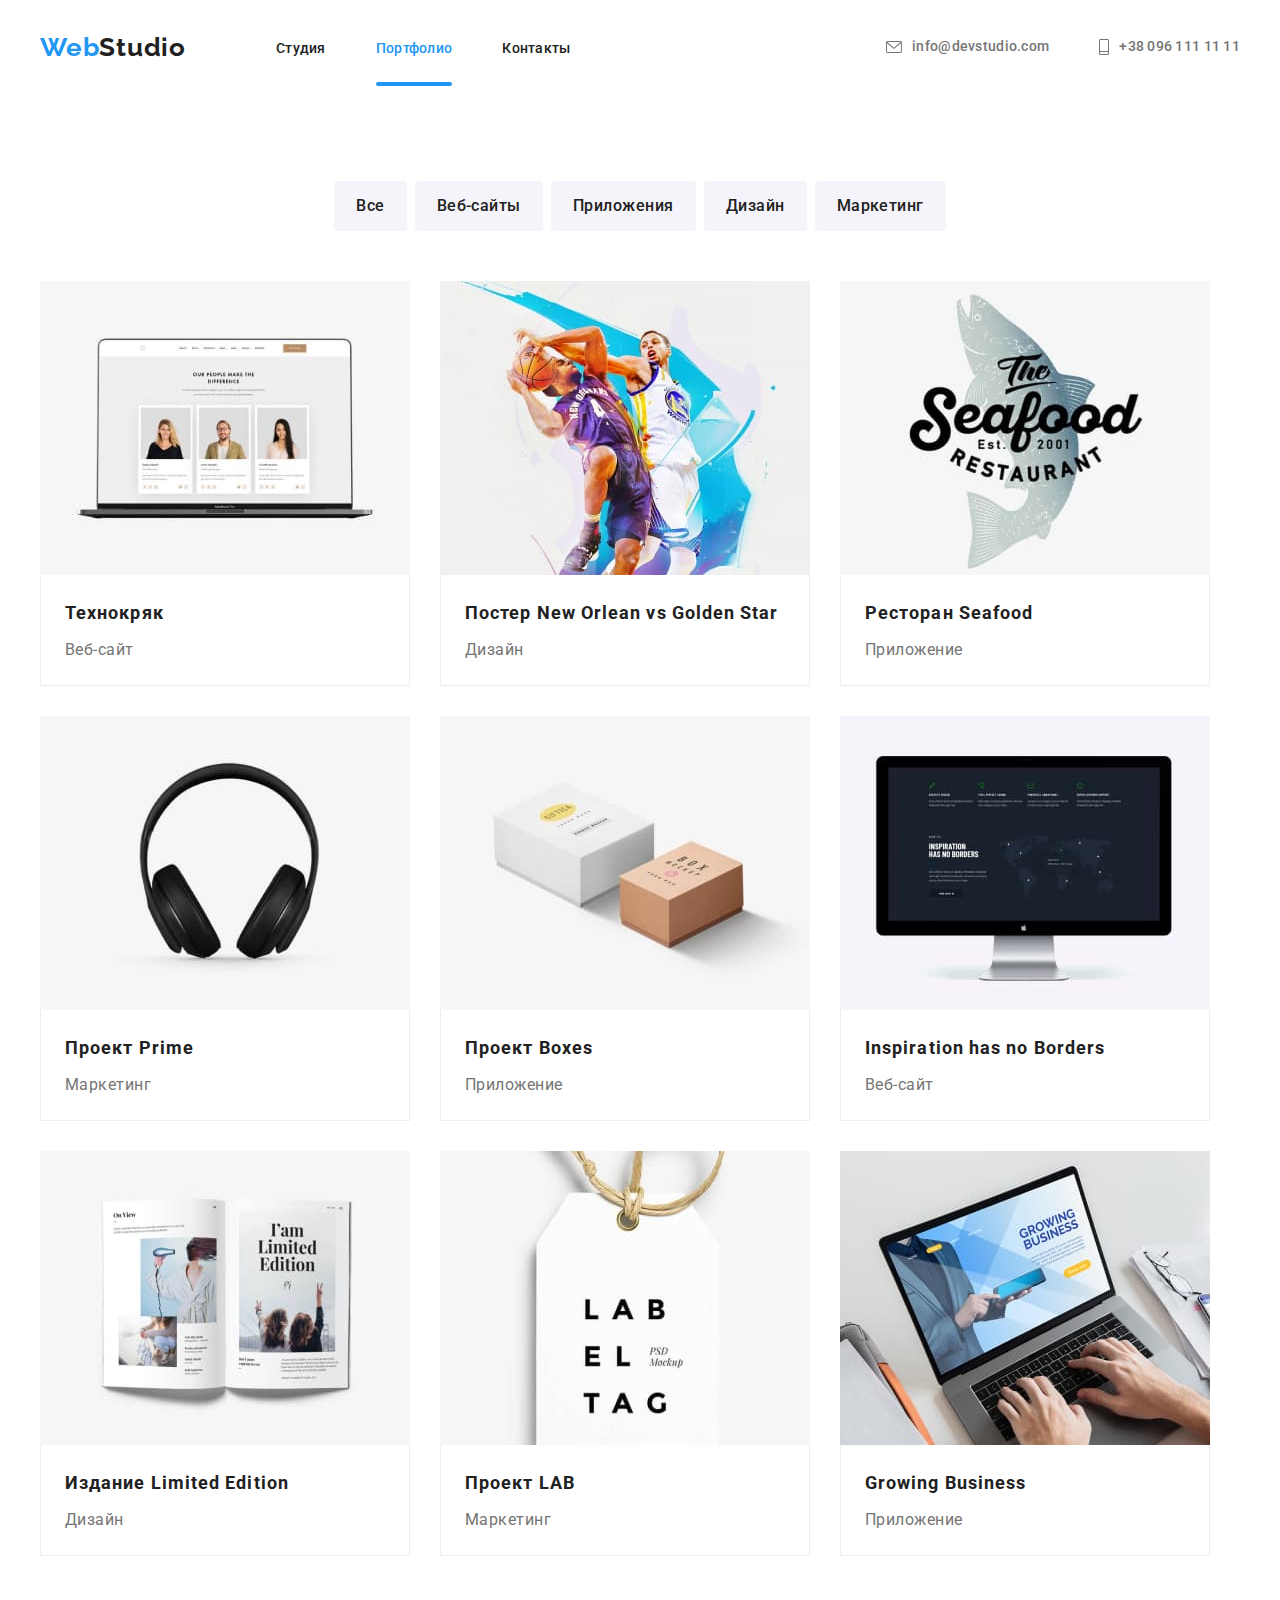
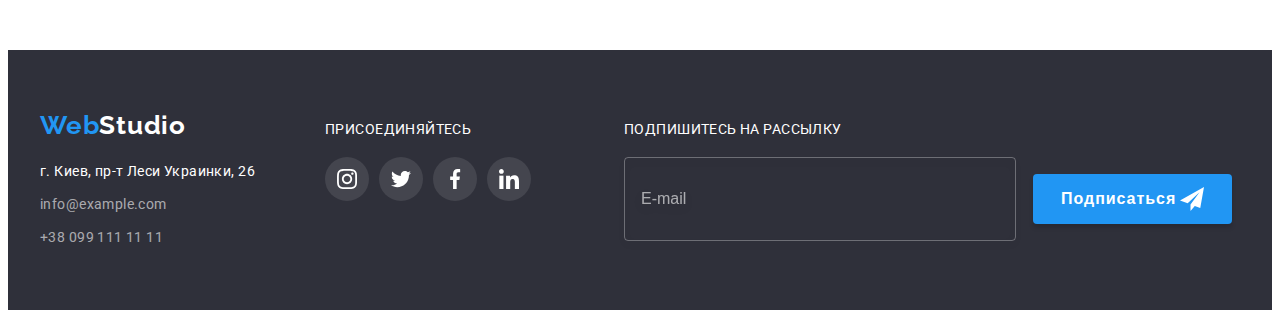
==== portfolio.html @ fefd2be1 "sass" ====
<!DOCTYPE html>
<html lang="ru">

<head>
    <meta charset="UTF-8">
    <meta http-equiv="X-UA-Compatible" content="IE=edge">
    <meta name="viewport" content="width=device-width, initial-scale=1.0">
    <title>Document</title>
    <link rel="preconnect" href="https://fonts.googleapis.com">
    <link rel="preconnect" href="https://fonts.gstatic.com" crossorigin>
    <link
        href="https://fonts.googleapis.com/css2?family=Raleway:wght@700&family=Roboto:wght@400;500;700;900&display=swap"
        rel="stylesheet">
    <link rel="stylesheet" href="https://cdnjs.cloudflare.com/ajax/libs/modern-normalize/1.1.0/modern-normalize.min.css"
        integrity="sha512-wpPYUAdjBVSE4KJnH1VR1HeZfpl1ub8YT/NKx4PuQ5NmX2tKuGu6U/JRp5y+Y8XG2tV+wKQpNHVUX03MfMFn9Q=="
        crossorigin="anonymous" referrerpolicy="no-referrer" />
    <link rel="stylesheet" href="css/styles.css">
    <link rel="stylesheet" href="css/portfolio.min.css">

</head>

<body>
    <!--HEADER-->
    <header class="page-header">
        <div class="container header-container">
            <nav class="navigation">
                <a class="logo link" href=""><span class="web">Web</span>Studio</a>
                <ul class="nav list">
                    <li class="nav-list-item"><a class="nav-list link" href="index.html">Студия</a></li>
                    <li class="nav-list-item"><a class="nav-list current link" href="portfolio.html">Портфолио</a></li>
                    <li class="nav-list-item"><a class="nav-list link" href="">Контакты</a></li>
                </ul>
            </nav>
    
            <ul class="contact list">
                <li class="contact-list"><a class="contact-list-link link" href="mailauth-navto:info@devstudio.com">
                        <svg class="nav-list-icon" width="16" height="12">
                            <use href="./img/sprite/symbol-defs.svg#envelope"></use>
                        </svg>info@devstudio.com</a>
                </li>
                <li class="contact-list"><a class="contact-list-link link" href="tel:+380961111111">
                        <svg class="nav-list-icon" width="10" height="16">
                            <use href="./img/sprite/symbol-defs.svg#phone"></use>
                        </svg>+38 096 111 11 11</a>
                </li>
            </ul>
        </div>
    </header>

    <!--PORTFOLIO-->
    <main>
        <section class="portfolio">
            <div class="port-div container">
            <h2 hidden>Услуги</h2>
            <ul class="btn-port list">
                <li class="btn-li"><button class="filter-btn" type="button">Все</button></li>
                <li class="btn-li"><button class="filter-btn" type="button">Веб-сайты</button></li>
                <li class="btn-li"><button class="filter-btn" type="button">Приложения</button></li>
                <li class="btn-li"><button class="filter-btn" type="button">Дизайн</button></li>
                <li class="btn-li"><button class="filter-btn" type="button">Маркетинг</button></li>
            </ul>
            

            
            <ul class="filter list">
                <li class="filter-list">
                     <a class="filter-link link" href=""> <div
                            class="filter-list-overlay"><img class="filter-img" src="./img/portfolio/img-1.jpg"
                                alt="ноутбук" width="370" height="294"><p class="overlay">
                                 Ресурс предлагает комплексные предложения с разным уровнем функционала и сервисов.
                                 Все это позволит посетителю получить исчерпывающие сведения о компании или частном лице.
                               </p>
                             </div> 
                             <div class="filter-div">
                                 <h3 class="filter-subtitle">Технокряк</h3> 
                                 <p class="filter-descript">Веб-сайт</p> 
                            </div>
                    </a> 
                            </li>

                <li class="filter-list">
                 <a class="filter-link link" href="">
                    <img class="filter-img" src="./img/portfolio/img-2.jpg" alt="играют в баскетболл" width="370" height="294">
                    <div class="filter-div">
                    <h3 class="filter-subtitle">Постер New Orlean vs Golden Star</h3>
                    <p class="filter-descript">Дизайн</p>
                    </div>
                 </a>
                </li>
                <li class="filter-list">
                 <a class="filter-link link" href="">
                    <img class="filter-img" src="./img/portfolio/img-3.jpg" alt="логотип рыба" width="370" height="294">
                    <div class="filter-div">
                    <h3 class="filter-subtitle">Ресторан Seafood</h3>
                    <p class="filter-descript">Приложение</p>
                    </div>
                 </a>
                </li>
                <li class="filter-list">
                 <a class="filter-link link" href="">
                    <img class="filter-img" src="./img/portfolio/img-4.jpg" alt="черные наушники" width="370" height="294">
                    <div class="filter-div">
                    <h3 class="filter-subtitle">Проект Prime</h3>
                    <p class="filter-descript">Маркетинг</p>
                    </div>
                 </a>
                </li>
                <li class="filter-list">
                 <a class="filter-link link" href="">
                    <img class="filter-img" src="./img/portfolio/img-5.jpg" alt="две коробки" width="370" height="294">
                    <div class="filter-div">
                    <h3 class="filter-subtitle">Проект Boxes</h3>
                    <p class="filter-descript">Приложение</p>
                    </div>
                 </a>
                </li>
                <li class="filter-list">
                 <a class="filter-link link" href="">
                    <img class="filter-img" src="./img/portfolio/img-6.jpg" alt="монитор" width="370" height="294">
                    <div class="filter-div">
                    <h3 class="filter-subtitle">Inspiration has no Borders</h3>
                    <p class="filter-descript">Веб-сайт</p>
                    </div>
                 </a>
                </li>
                <li class="filter-list">
                 <a class="filter-link link" href="">
                    <img class="filter-img" src="./img/portfolio/img-7.jpg" alt="открытая книга" width="370" height="294">
                    <div class="filter-div">
                    <h3 class="filter-subtitle">Издание Limited Edition</h3>
                    <p class="filter-descript">Дизайн</p>
                    </div>
                 </a>
                </li>
                <li class="filter-list">
                 <a class="filter-link link" href="">
                    <img class="filter-img" src="./img/portfolio/img-8.jpg" alt="бирка с логотипом" width="370" height="294">
                    <div class="filter-div">
                    <h3 class="filter-subtitle">Проект LAB</h3>
                    <p class="filter-descript">Маркетинг</p>
                    </div>
                 </a>
                </li>
                <li class="filter-list">
                 <a class="filter-link link" href="">
                    <img class="filter-img" src="./img/portfolio/img-9.jpg" alt="руки на клавиатуре ноутбука" width="370" height="294">
                    <div class="filter-div">
                    <h3 class="filter-subtitle">Growing Business</h3>
                    <p class="filter-descript"> Приложение</p>
                    </div>
                 </a>
                </li>
            </ul>
            </div>

        </section>
     

    </main>

<!--FOOTER-->
<footer class="adress">
    <div class="footer-div container">
        <div class="footer-adress-list">
            <a class="logo-footer link" href=""><span class="web">Web</span>Studio</a>
            <address>
                <ul class="adress-list list">
                    <li class="adress-li"><a class="adress-list-map link" href=https://goo.gl/maps/yRMNTz1SN8P2guTi6
                            target="_blank" rel="noopener noreferrer">г. Киев, пр-т Леси Украинки, 26</a></li>
                    <li class="adress-li"><a class="adress-list-contact link"
                            href=mailto:info@example.com>info@example.com</a></li>
                    <li class="adress-li"><a class="adress-list-contact link" href=tel:+380991111111>+38 099 111 11
                            11</a></li>
                </ul>
            </address>
        </div>
        <div class="footer-list">
            <p class="footer-post" lang="en">Присоединяйтесь</p>
            <ul class="footer-soc-list list">
                <li class="footer-soc-list-item"><a class="footer-soc-list-link" href="#">
                        <svg width="20" height="20" class="footer-soc-list-icon">
                            <use href="./img/sprite/symbol-defs.svg#instagram"></use>
                        </svg>
                    </a></li>
                <li class="footer-soc-list-item"><a class="footer-soc-list-link" href="#">
                        <svg width="20" height="20" class="footer-soc-list-icon">
                            <use href="./img/sprite/symbol-defs.svg#twitter"></use>
                        </svg>
                    </a></li>
                <li class="footer-soc-list-item"><a class="footer-soc-list-link" href="#">
                        <svg width="20" height="20" class="footer-soc-list-icon">
                            <use href="./img/sprite/symbol-defs.svg#facebook"></use>
                        </svg>
                    </a></li>
                <li class="footer-soc-list-item"><a class="footer-soc-list-link" href="#">
                        <svg width="20" height="20" class="footer-soc-list-icon">
                            <use href="./img/sprite/symbol-defs.svg#linkedin"></use>
                        </svg>
                    </a>
                </li>
            </ul>
        </div>
        <div class="footer-form">
            <p class="footer-post">Подпишитесь на рассылку</p>
            <form class="footer-form-wrapper">
                <input class="footer-form-send" type="email" placeholder="E-mail">

                <button class="footer-form-btn" type="submit">
                    <span class="footer-form-btn-text">Подписаться</span>
                    <span>
                        <svg class="footer-form-icon" widht="24px" hight="24px">
                            <use href="./img/sprite/symbol-defs.svg#send-icon"></use>
                        </svg>
                    </span>


                </button>


            </form>
        </div>
    </div>


</footer>

</body>

</html>
---- css/styles.css ----
/* body {
  font-family: var(--primary-font-family);
} */



/* section {
  padding-top: 94px;
  padding-top: 94px;
} */

/*=====HEADER=====*/

/* .logo {
  margin-right: 90px;

  font-family: var(--secondary-font-family);
  font-weight: 700;
  font-size: 26px;
  line-height: 1.19;
  letter-spacing: 0.03em;
  color: var(--title-color);
}

.web {
  color: var(--accent-color);
} */
/*=====HEADER END=====*/

/*=====HERO=====*/


/*=====HERO END=====*/

/*=====ABOUT=====*/

/*=====ABOUT END=====*/

/*=====TEAM=====*/



/*=====CUSTOMERS=====*/




/*=====PORTFOLIO=====*/



  /*=====FOOTER=====*/
  


  /*=====FOOTER-END=====*/

  

  /* .visualy-hidden{
    position: absolute;
    width: 1px;
    height: 1px;
    margin: -1px;
    border: 0;
    padding: 0;
    white-space: nowrap;
    clip-path: inset(100%);
    clip: rect(0 0 0 0);
    overflow: hidden;
  } */
---- css/portfolio.min.css ----
:root{--primary-font-family: "Roboto";--secondary-font-family: "Raleway";--title-color: #212121;--text-color: #757575;--accent-color: #2196f3;--accent-font-color: #ffffff;--background-dark-theme: #2f303a;--background-light-theme: #f5f4fa;--modal-button-hover-color: #188ce8;--adress-list-color: #ffffff99;--border-filter-color: #eeeeee;--background-color: #c4c4c4;--fill-color: #afb1b8}h1,h2,h3,h4,p{margin-top:0;margin-bottom:0}ul{margin-top:0;margin-bottom:0;padding-left:0}img{display:block;max-width:100%;height:auto}.list{list-style:none}.link{text-decoration:none}body{font-family:var(--primary-font-family)}section{padding-top:94px;padding-bottom:94px}.container{width:1200px;margin-left:auto;margin-right:auto;padding-left:15px;padding-right:15px}header{padding-top:24px;padding-bottom:24px}.header-container{display:flex;align-items:center;justify-content:space-between}.logo{margin-right:90px;font-family:var(--secondary-font-family);font-weight:700;font-size:26px;line-height:1.19;letter-spacing:0.03em;color:var(--title-color)}.web{color:var(--accent-color)}.navigation{display:flex;align-items:center;justify-content:flex-end}.nav{display:flex;align-items:center}.contact{display:flex}.contact-list{align-items:center}.contact-list:not(:last-child){margin-right:50px}.nav-list-item:not(:last-child){margin-right:50px}.nav-list{font-weight:500;font-size:14px;line-height:1.14;letter-spacing:0.02em;color:var(--title-color);transition:color 250ms cubic-bezier(0.4, 0, 0.2, 1)}.nav-list{position:relative}.current{color:var(--accent-color)}.current::after{position:absolute;content:"";width:100%;height:4px;bottom:-30px;left:0;background:var(--accent-color);border-radius:2px}.nav-list:hover,.nav-list:focus{color:var(--accent-color)}.contact-list-link{display:flex;align-items:center;font-weight:500;font-size:14px;line-height:1.14;letter-spacing:0.02em;color:var(--text-color);fill:var(--text-color);transition:color 250ms cubic-bezier(0.4, 0, 0.2, 1)}.contact-list-link:hover,.contact-list-link:focus{color:var(--accent-color)}.nav-list-icon{transition:fill 250ms cubic-bezier(0.4, 0, 0.2, 1)}.contact-list-link:hover .nav-list-icon,.contact-list-link:focus .nav-list-icon{fill:var(--accent-color)}.nav-list-icon{margin-right:10px}.btn-port{display:flex;justify-content:center;margin-bottom:50px}.filter-btn{padding:12px 22px;font-family:inherit;font-weight:500;font-size:16px;line-height:1.62;letter-spacing:0.03em;color:var(--title-color);background:var(--background-light-theme);border-radius:4px;border:none;cursor:pointer;transition:background-color 250ms cubic-bezier(0.4, 0, 0.2, 1),color 250ms cubic-bezier(0.4, 0, 0.2, 1),box-shadow 250ms cubic-bezier(0.4, 0, 0.2, 1)}.btn-li:not(:last-child){margin-right:8px}.filter-btn:hover,.filter-btn:focus{color:var(--accent-font-color);background-color:var(--accent-color);box-shadow:0px 3px 1px rgba(0,0,0,0.1),0px 1px 2px rgba(0,0,0,0.08),0px 2px 2px rgba(0,0,0,0.12)}.filter{display:flex;flex-wrap:wrap}.filter-list:not(:nth-child(3n+3)){margin-right:30px}.filter-list:not(:nth-last-child(-n+3)){margin-bottom:30px}.filter-link{display:block;transition:box-shadow 250ms cubic-bezier(0.4, 0, 0.2, 1)}.filter-link:hover,.filter-link:focus{box-shadow:0px 1px 1px rgba(0,0,0,0.12),0px 4px 4px rgba(0,0,0,0.06),1px 4px 6px rgba(0,0,0,0.16)}.filter-div{padding-top:20px;padding-bottom:20px;padding-left:24px;padding-right:24px;border-right:1px solid var(--border-filter-color);border-left:1px solid var(--border-filter-color);border-bottom:1px solid var(--border-filter-color)}.filter-subtitle{margin-bottom:4px;font-weight:700;font-size:18px;line-height:2;vertical-align:top;letter-spacing:0.06em;color:var(--title-color)}.filter-descript{font-weight:400;font-size:16px;line-height:1.88;vertical-align:top;letter-spacing:0.03em;color:var(--text-color)}.filter-list-overlay{position:relative;overflow:hidden}.overlay{position:absolute;top:0;left:0;font-family:var(--primary-font-family);color:var(--accent-font-color);font-size:18px;line-height:24px;letter-spacing:0.03em;background-color:rgba(33,150,243,0.9);width:100%;height:100%;padding:63px 24px;overflow:auto;transform:translateY(100%);transition:transform 250ms cubic-bezier(0.4, 0, 0.2, 1)}.filter-link:hover .overlay,.filter-link:focus .overlay{transform:translateY(0%)}footer{padding-top:60px;padding-bottom:60px;background-color:var(--background-dark-theme)}.footer-adress-list{margin-right:70px}.footer-div{display:flex;align-items:baseline}.footer-adress-list{margin-right:70px}.logo-footer{display:block;margin-bottom:20px;font-family:var(--secondary-font-family);font-weight:700;font-style:normal;font-size:26px;line-height:1.17;letter-spacing:0.03em;color:var(--accent-font-color)}.adress-list{font-style:normal;font-size:14px;line-height:1.71;letter-spacing:0.03em}.adress-li:not(:last-child){margin-bottom:9px}.adress-list-map{color:var(--accent-font-color)}.adress-list-contact{color:var(--adress-list-color)}.footer-post{margin-bottom:20px;font-size:14px;line-height:16px;letter-spacing:0.03em;text-transform:uppercase;color:var(--accent-font-color)}.footer-soc-list{display:flex;margin-right:93px}.footer-soc-list-link{display:flex;align-items:center;justify-content:center;width:44px;height:44px;border-radius:50%;fill:var(--accent-font-color);background-color:rgba(255,255,255,0.1);transition:background-color 250ms cubic-bezier(0.4, 0, 0.2, 1)}.footer-soc-list-link:hover,.footer-soc-list-link:focus{background-color:var(--accent-color)}.footer-soc-list-item:not(:last-child){margin-right:10px}.footer-form-send{padding:16px;width:358px;height:50px;background:transparent;color:var(--accent-font-color);border:1px solid rgba(255,255,255,0.3);filter:drop-shadow(0px 4px 4px rgba(0,0,0,0.15));border-radius:4px}.footer-form-send::placeholder{font-size:16px;color:rgba(255,255,255,0.6)}.footer-form-send:focus{outline:none;border-color:var(--accent-color)}.footer-form-btn{position:relative;margin-left:13px;padding:10px 28px;font-weight:700;font-size:16px;line-height:1.88;letter-spacing:0.06em;color:var(--accent-font-color);background:var(--accent-color);box-shadow:0px 4px 4px rgba(0,0,0,0.15);border-radius:4px;border:none;cursor:pointer;transition:background 250ms cubic-bezier(0.4, 0, 0.2, 1)}.footer-form-btn:hover,.footer-form-btn:focus{background:var(--modal-button-hover-color)}.footer-form-icon{position:absolute;margin-left:93px;width:24px;height:24px;right:28px;top:50%;transform:translateY(-50%)}.footer-form-btn-text{margin-right:28px}
/*# sourceMappingURL=portfolio.min.css.map */
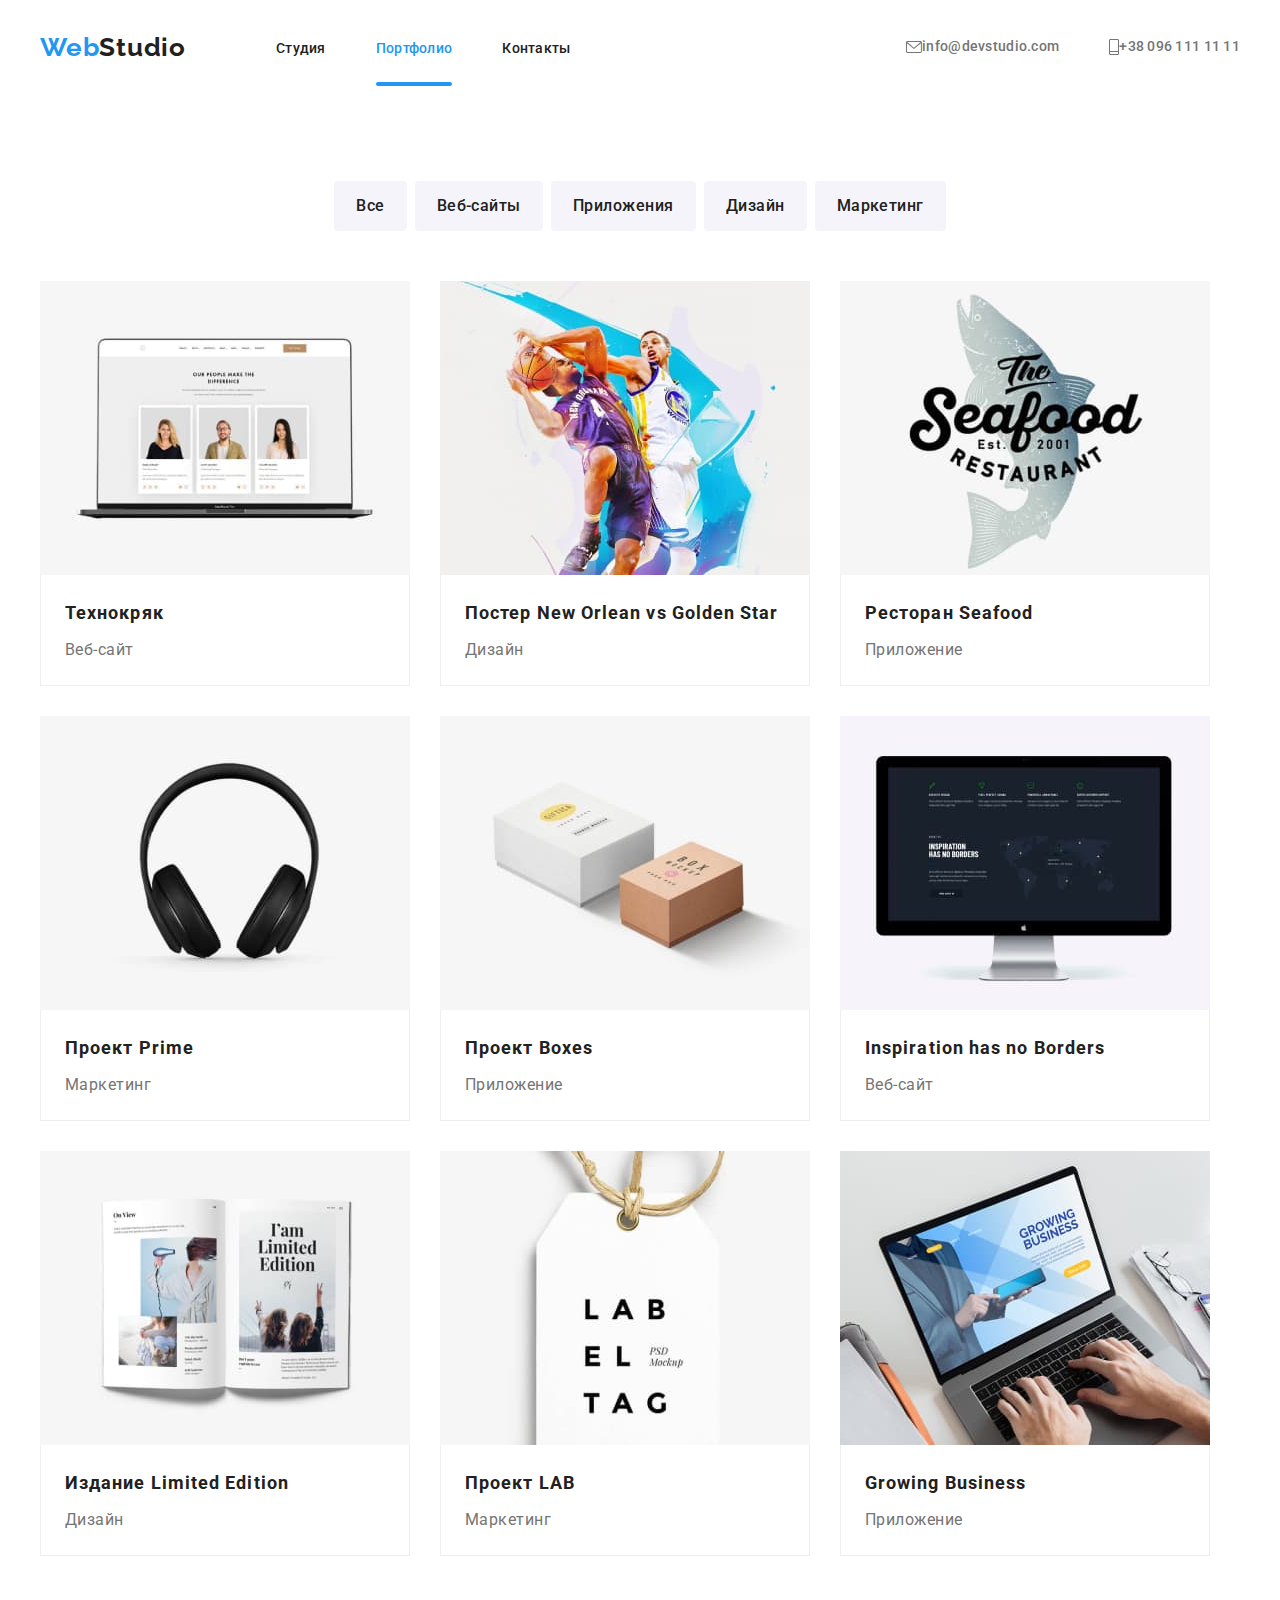
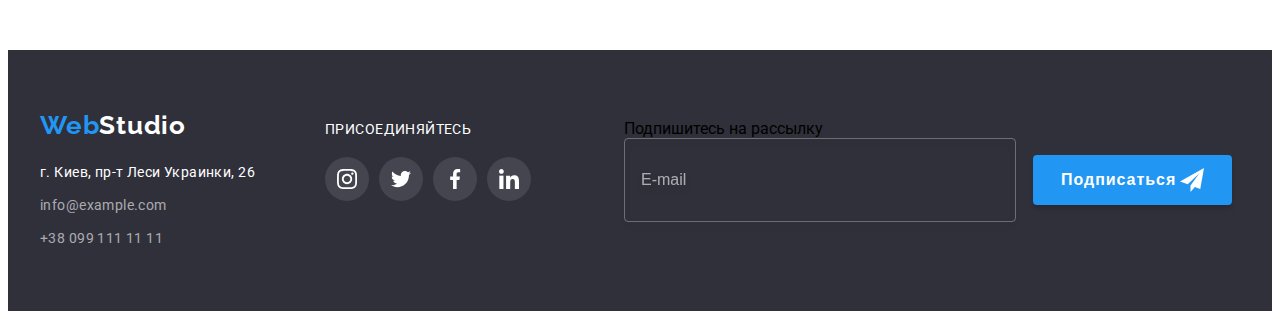
==== commit 9299f5e2: "BEM" ====
--- a/portfolio.html
+++ b/portfolio.html
@@ -21,24 +21,24 @@
 
 <body>
     <!--HEADER-->
-    <header class="page-header">
-        <div class="container header-container">
+    <header class="header">
+        <div class="container header__container">
             <nav class="navigation">
-                <a class="logo link" href=""><span class="web">Web</span>Studio</a>
-                <ul class="nav list">
-                    <li class="nav-list-item"><a class="nav-list link" href="index.html">Студия</a></li>
-                    <li class="nav-list-item"><a class="nav-list current link" href="portfolio.html">Портфолио</a></li>
-                    <li class="nav-list-item"><a class="nav-list link" href="">Контакты</a></li>
+                <a class="logo link" href=""><span class="logo__web">Web</span>Studio</a>
+                <ul class="nav-list list">
+                    <li class="nav-list__item"><a class="nav-list__link link" href="index.html">Студия</a></li>
+                    <li class="nav-list__item"><a class="nav-list__link link current" href="portfolio.html">Портфолио</a></li>
+                    <li class="nav-list__item"><a class="nav-list__link link" href="">Контакты</a></li>
                 </ul>
             </nav>
     
             <ul class="contact list">
-                <li class="contact-list"><a class="contact-list-link link" href="mailauth-navto:info@devstudio.com">
+                <li class="contact-list"><a class="contact-list__link link" href="mailauth-navto:info@devstudio.com">
                         <svg class="nav-list-icon" width="16" height="12">
                             <use href="./img/sprite/symbol-defs.svg#envelope"></use>
                         </svg>info@devstudio.com</a>
                 </li>
-                <li class="contact-list"><a class="contact-list-link link" href="tel:+380961111111">
+                <li class="contact-list"><a class="contact-list__link link" href="tel:+380961111111">
                         <svg class="nav-list-icon" width="10" height="16">
                             <use href="./img/sprite/symbol-defs.svg#phone"></use>
                         </svg>+38 096 111 11 11</a>
@@ -52,99 +52,99 @@
         <section class="portfolio">
             <div class="port-div container">
             <h2 hidden>Услуги</h2>
-            <ul class="btn-port list">
-                <li class="btn-li"><button class="filter-btn" type="button">Все</button></li>
-                <li class="btn-li"><button class="filter-btn" type="button">Веб-сайты</button></li>
-                <li class="btn-li"><button class="filter-btn" type="button">Приложения</button></li>
-                <li class="btn-li"><button class="filter-btn" type="button">Дизайн</button></li>
-                <li class="btn-li"><button class="filter-btn" type="button">Маркетинг</button></li>
+            <ul class="portfolio-menu list">
+                <li class="portfolio-menu__item"><button class="portfolio-btn" type="button">Все</button></li>
+                <li class="portfolio-menu__item"><button class="portfolio-btn" type="button">Веб-сайты</button></li>
+                <li class="portfolio-menu__item"><button class="portfolio-btn" type="button">Приложения</button></li>
+                <li class="portfolio-menu__item"><button class="portfolio-btn" type="button">Дизайн</button></li>
+                <li class="portfolio-menu__item"><button class="portfolio-btn" type="button">Маркетинг</button></li>
             </ul>
             
 
             
             <ul class="filter list">
-                <li class="filter-list">
-                     <a class="filter-link link" href=""> <div
-                            class="filter-list-overlay"><img class="filter-img" src="./img/portfolio/img-1.jpg"
+                <li class="filter__list">
+                     <a class="filter__link link" href=""> <div
+                            class="filter__link-overlay"><img class="filter-img" src="./img/portfolio/img-1.jpg"
                                 alt="ноутбук" width="370" height="294"><p class="overlay">
                                  Ресурс предлагает комплексные предложения с разным уровнем функционала и сервисов.
                                  Все это позволит посетителю получить исчерпывающие сведения о компании или частном лице.
                                </p>
                              </div> 
-                             <div class="filter-div">
+                             <div class="filter__link-wrapper">
                                  <h3 class="filter-subtitle">Технокряк</h3> 
                                  <p class="filter-descript">Веб-сайт</p> 
                             </div>
                     </a> 
                             </li>
 
-                <li class="filter-list">
-                 <a class="filter-link link" href="">
+                <li class="filter__list">
+                 <a class="filter__link link" href="">
                     <img class="filter-img" src="./img/portfolio/img-2.jpg" alt="играют в баскетболл" width="370" height="294">
-                    <div class="filter-div">
+                    <div class="filter__link-wrapper">
                     <h3 class="filter-subtitle">Постер New Orlean vs Golden Star</h3>
                     <p class="filter-descript">Дизайн</p>
                     </div>
                  </a>
                 </li>
-                <li class="filter-list">
-                 <a class="filter-link link" href="">
+                <li class="filter__list">
+                 <a class="filter__link link" href="">
                     <img class="filter-img" src="./img/portfolio/img-3.jpg" alt="логотип рыба" width="370" height="294">
-                    <div class="filter-div">
+                    <div class="filter__link-wrapper">
                     <h3 class="filter-subtitle">Ресторан Seafood</h3>
                     <p class="filter-descript">Приложение</p>
                     </div>
                  </a>
                 </li>
-                <li class="filter-list">
-                 <a class="filter-link link" href="">
+                <li class="filter__list">
+                 <a class="filter__link link" href="">
                     <img class="filter-img" src="./img/portfolio/img-4.jpg" alt="черные наушники" width="370" height="294">
-                    <div class="filter-div">
+                    <div class="filter__link-wrapper">
                     <h3 class="filter-subtitle">Проект Prime</h3>
                     <p class="filter-descript">Маркетинг</p>
                     </div>
                  </a>
                 </li>
-                <li class="filter-list">
-                 <a class="filter-link link" href="">
+                <li class="filter__list">
+                 <a class="filter__link link" href="">
                     <img class="filter-img" src="./img/portfolio/img-5.jpg" alt="две коробки" width="370" height="294">
-                    <div class="filter-div">
+                    <div class="filter__link-wrapper">
                     <h3 class="filter-subtitle">Проект Boxes</h3>
                     <p class="filter-descript">Приложение</p>
                     </div>
                  </a>
                 </li>
-                <li class="filter-list">
-                 <a class="filter-link link" href="">
+                <li class="filter__list">
+                 <a class="filter__link link" href="">
                     <img class="filter-img" src="./img/portfolio/img-6.jpg" alt="монитор" width="370" height="294">
-                    <div class="filter-div">
+                    <div class="filter__link-wrapper">
                     <h3 class="filter-subtitle">Inspiration has no Borders</h3>
                     <p class="filter-descript">Веб-сайт</p>
                     </div>
                  </a>
                 </li>
-                <li class="filter-list">
-                 <a class="filter-link link" href="">
+                <li class="filter__list">
+                 <a class="filter__link link" href="">
                     <img class="filter-img" src="./img/portfolio/img-7.jpg" alt="открытая книга" width="370" height="294">
-                    <div class="filter-div">
+                    <div class="filter__link-wrapper">
                     <h3 class="filter-subtitle">Издание Limited Edition</h3>
                     <p class="filter-descript">Дизайн</p>
                     </div>
                  </a>
                 </li>
-                <li class="filter-list">
-                 <a class="filter-link link" href="">
+                <li class="filter__list">
+                 <a class="filter__link link" href="">
                     <img class="filter-img" src="./img/portfolio/img-8.jpg" alt="бирка с логотипом" width="370" height="294">
-                    <div class="filter-div">
+                    <div class="filter__link-wrapper">
                     <h3 class="filter-subtitle">Проект LAB</h3>
                     <p class="filter-descript">Маркетинг</p>
                     </div>
                  </a>
                 </li>
-                <li class="filter-list">
-                 <a class="filter-link link" href="">
+                <li class="filter__list">
+                 <a class="filter__link link" href="">
                     <img class="filter-img" src="./img/portfolio/img-9.jpg" alt="руки на клавиатуре ноутбука" width="370" height="294">
-                    <div class="filter-div">
+                    <div class="filter__link-wrapper">
                     <h3 class="filter-subtitle">Growing Business</h3>
                     <p class="filter-descript"> Приложение</p>
                     </div>
@@ -159,41 +159,41 @@
     </main>
 
 <!--FOOTER-->
-<footer class="adress">
-    <div class="footer-div container">
-        <div class="footer-adress-list">
-            <a class="logo-footer link" href=""><span class="web">Web</span>Studio</a>
+<footer class="footer">
+    <div class="footer-container container">
+        <div class="footer-adress">
+            <a class="logo-footer link" href=""><span class="logo__web">Web</span>Studio</a>
             <address>
-                <ul class="adress-list list">
-                    <li class="adress-li"><a class="adress-list-map link" href=https://goo.gl/maps/yRMNTz1SN8P2guTi6
+                <ul class="footer-adress__list list">
+                    <li class="adress-li"><a class="footer-adress__list-map link" href=https://goo.gl/maps/yRMNTz1SN8P2guTi6
                             target="_blank" rel="noopener noreferrer">г. Киев, пр-т Леси Украинки, 26</a></li>
-                    <li class="adress-li"><a class="adress-list-contact link"
+                    <li class="adress-li"><a class="footer-adress__list-contact link"
                             href=mailto:info@example.com>info@example.com</a></li>
-                    <li class="adress-li"><a class="adress-list-contact link" href=tel:+380991111111>+38 099 111 11
+                    <li class="adress-li"><a class="footer-adress__list-contact link" href=tel:+380991111111>+38 099 111 11
                             11</a></li>
                 </ul>
             </address>
         </div>
-        <div class="footer-list">
-            <p class="footer-post" lang="en">Присоединяйтесь</p>
+        <div class="footer-soc-div">
+            <p class="footer-soc-div__post" lang="en">Присоединяйтесь</p>
             <ul class="footer-soc-list list">
-                <li class="footer-soc-list-item"><a class="footer-soc-list-link" href="#">
-                        <svg width="20" height="20" class="footer-soc-list-icon">
+                <li class="footer-soc-list__item"><a class="footer-soc-list__link" href="#">
+                        <svg width="20" height="20" class="footer-soc-list__icon">
                             <use href="./img/sprite/symbol-defs.svg#instagram"></use>
                         </svg>
                     </a></li>
-                <li class="footer-soc-list-item"><a class="footer-soc-list-link" href="#">
-                        <svg width="20" height="20" class="footer-soc-list-icon">
+                <li class="footer-soc-list__item"><a class="footer-soc-list__link" href="#">
+                        <svg width="20" height="20" class="footer-soc-list__icon">
                             <use href="./img/sprite/symbol-defs.svg#twitter"></use>
                         </svg>
                     </a></li>
-                <li class="footer-soc-list-item"><a class="footer-soc-list-link" href="#">
-                        <svg width="20" height="20" class="footer-soc-list-icon">
+                <li class="footer-soc-list__item"><a class="footer-soc-list__link" href="#">
+                        <svg width="20" height="20" class="footer-soc-list__icon">
                             <use href="./img/sprite/symbol-defs.svg#facebook"></use>
                         </svg>
                     </a></li>
-                <li class="footer-soc-list-item"><a class="footer-soc-list-link" href="#">
-                        <svg width="20" height="20" class="footer-soc-list-icon">
+                <li class="footer-soc-list__item"><a class="footer-soc-list__link" href="#">
+                        <svg width="20" height="20" class="footer-soc-list__icon">
                             <use href="./img/sprite/symbol-defs.svg#linkedin"></use>
                         </svg>
                     </a>
@@ -201,9 +201,9 @@
             </ul>
         </div>
         <div class="footer-form">
-            <p class="footer-post">Подпишитесь на рассылку</p>
-            <form class="footer-form-wrapper">
-                <input class="footer-form-send" type="email" placeholder="E-mail">
+            <p class="footer-soc-list__post">Подпишитесь на рассылку</p>
+            <form class="footer-form__wrapper">
+                <input class="footer-form__wrapper-send" type="email" placeholder="E-mail">
 
                 <button class="footer-form-btn" type="submit">
                     <span class="footer-form-btn-text">Подписаться</span>
--- a/css/portfolio.min.css
+++ b/css/portfolio.min.css
@@ -1,2 +1,2 @@
-:root{--primary-font-family: "Roboto";--secondary-font-family: "Raleway";--title-color: #212121;--text-color: #757575;--accent-color: #2196f3;--accent-font-color: #ffffff;--background-dark-theme: #2f303a;--background-light-theme: #f5f4fa;--modal-button-hover-color: #188ce8;--adress-list-color: #ffffff99;--border-filter-color: #eeeeee;--background-color: #c4c4c4;--fill-color: #afb1b8}h1,h2,h3,h4,p{margin-top:0;margin-bottom:0}ul{margin-top:0;margin-bottom:0;padding-left:0}img{display:block;max-width:100%;height:auto}.list{list-style:none}.link{text-decoration:none}body{font-family:var(--primary-font-family)}section{padding-top:94px;padding-bottom:94px}.container{width:1200px;margin-left:auto;margin-right:auto;padding-left:15px;padding-right:15px}header{padding-top:24px;padding-bottom:24px}.header-container{display:flex;align-items:center;justify-content:space-between}.logo{margin-right:90px;font-family:var(--secondary-font-family);font-weight:700;font-size:26px;line-height:1.19;letter-spacing:0.03em;color:var(--title-color)}.web{color:var(--accent-color)}.navigation{display:flex;align-items:center;justify-content:flex-end}.nav{display:flex;align-items:center}.contact{display:flex}.contact-list{align-items:center}.contact-list:not(:last-child){margin-right:50px}.nav-list-item:not(:last-child){margin-right:50px}.nav-list{font-weight:500;font-size:14px;line-height:1.14;letter-spacing:0.02em;color:var(--title-color);transition:color 250ms cubic-bezier(0.4, 0, 0.2, 1)}.nav-list{position:relative}.current{color:var(--accent-color)}.current::after{position:absolute;content:"";width:100%;height:4px;bottom:-30px;left:0;background:var(--accent-color);border-radius:2px}.nav-list:hover,.nav-list:focus{color:var(--accent-color)}.contact-list-link{display:flex;align-items:center;font-weight:500;font-size:14px;line-height:1.14;letter-spacing:0.02em;color:var(--text-color);fill:var(--text-color);transition:color 250ms cubic-bezier(0.4, 0, 0.2, 1)}.contact-list-link:hover,.contact-list-link:focus{color:var(--accent-color)}.nav-list-icon{transition:fill 250ms cubic-bezier(0.4, 0, 0.2, 1)}.contact-list-link:hover .nav-list-icon,.contact-list-link:focus .nav-list-icon{fill:var(--accent-color)}.nav-list-icon{margin-right:10px}.btn-port{display:flex;justify-content:center;margin-bottom:50px}.filter-btn{padding:12px 22px;font-family:inherit;font-weight:500;font-size:16px;line-height:1.62;letter-spacing:0.03em;color:var(--title-color);background:var(--background-light-theme);border-radius:4px;border:none;cursor:pointer;transition:background-color 250ms cubic-bezier(0.4, 0, 0.2, 1),color 250ms cubic-bezier(0.4, 0, 0.2, 1),box-shadow 250ms cubic-bezier(0.4, 0, 0.2, 1)}.btn-li:not(:last-child){margin-right:8px}.filter-btn:hover,.filter-btn:focus{color:var(--accent-font-color);background-color:var(--accent-color);box-shadow:0px 3px 1px rgba(0,0,0,0.1),0px 1px 2px rgba(0,0,0,0.08),0px 2px 2px rgba(0,0,0,0.12)}.filter{display:flex;flex-wrap:wrap}.filter-list:not(:nth-child(3n+3)){margin-right:30px}.filter-list:not(:nth-last-child(-n+3)){margin-bottom:30px}.filter-link{display:block;transition:box-shadow 250ms cubic-bezier(0.4, 0, 0.2, 1)}.filter-link:hover,.filter-link:focus{box-shadow:0px 1px 1px rgba(0,0,0,0.12),0px 4px 4px rgba(0,0,0,0.06),1px 4px 6px rgba(0,0,0,0.16)}.filter-div{padding-top:20px;padding-bottom:20px;padding-left:24px;padding-right:24px;border-right:1px solid var(--border-filter-color);border-left:1px solid var(--border-filter-color);border-bottom:1px solid var(--border-filter-color)}.filter-subtitle{margin-bottom:4px;font-weight:700;font-size:18px;line-height:2;vertical-align:top;letter-spacing:0.06em;color:var(--title-color)}.filter-descript{font-weight:400;font-size:16px;line-height:1.88;vertical-align:top;letter-spacing:0.03em;color:var(--text-color)}.filter-list-overlay{position:relative;overflow:hidden}.overlay{position:absolute;top:0;left:0;font-family:var(--primary-font-family);color:var(--accent-font-color);font-size:18px;line-height:24px;letter-spacing:0.03em;background-color:rgba(33,150,243,0.9);width:100%;height:100%;padding:63px 24px;overflow:auto;transform:translateY(100%);transition:transform 250ms cubic-bezier(0.4, 0, 0.2, 1)}.filter-link:hover .overlay,.filter-link:focus .overlay{transform:translateY(0%)}footer{padding-top:60px;padding-bottom:60px;background-color:var(--background-dark-theme)}.footer-adress-list{margin-right:70px}.footer-div{display:flex;align-items:baseline}.footer-adress-list{margin-right:70px}.logo-footer{display:block;margin-bottom:20px;font-family:var(--secondary-font-family);font-weight:700;font-style:normal;font-size:26px;line-height:1.17;letter-spacing:0.03em;color:var(--accent-font-color)}.adress-list{font-style:normal;font-size:14px;line-height:1.71;letter-spacing:0.03em}.adress-li:not(:last-child){margin-bottom:9px}.adress-list-map{color:var(--accent-font-color)}.adress-list-contact{color:var(--adress-list-color)}.footer-post{margin-bottom:20px;font-size:14px;line-height:16px;letter-spacing:0.03em;text-transform:uppercase;color:var(--accent-font-color)}.footer-soc-list{display:flex;margin-right:93px}.footer-soc-list-link{display:flex;align-items:center;justify-content:center;width:44px;height:44px;border-radius:50%;fill:var(--accent-font-color);background-color:rgba(255,255,255,0.1);transition:background-color 250ms cubic-bezier(0.4, 0, 0.2, 1)}.footer-soc-list-link:hover,.footer-soc-list-link:focus{background-color:var(--accent-color)}.footer-soc-list-item:not(:last-child){margin-right:10px}.footer-form-send{padding:16px;width:358px;height:50px;background:transparent;color:var(--accent-font-color);border:1px solid rgba(255,255,255,0.3);filter:drop-shadow(0px 4px 4px rgba(0,0,0,0.15));border-radius:4px}.footer-form-send::placeholder{font-size:16px;color:rgba(255,255,255,0.6)}.footer-form-send:focus{outline:none;border-color:var(--accent-color)}.footer-form-btn{position:relative;margin-left:13px;padding:10px 28px;font-weight:700;font-size:16px;line-height:1.88;letter-spacing:0.06em;color:var(--accent-font-color);background:var(--accent-color);box-shadow:0px 4px 4px rgba(0,0,0,0.15);border-radius:4px;border:none;cursor:pointer;transition:background 250ms cubic-bezier(0.4, 0, 0.2, 1)}.footer-form-btn:hover,.footer-form-btn:focus{background:var(--modal-button-hover-color)}.footer-form-icon{position:absolute;margin-left:93px;width:24px;height:24px;right:28px;top:50%;transform:translateY(-50%)}.footer-form-btn-text{margin-right:28px}
+:root{--primary-font-family: "Roboto";--secondary-font-family: "Raleway";--title-color: #212121;--text-color: #757575;--accent-color: #2196f3;--accent-font-color: #ffffff;--background-dark-theme: #2f303a;--background-light-theme: #f5f4fa;--modal-button-hover-color: #188ce8;--adress-list-color: #ffffff99;--border-filter-color: #eeeeee;--background-color: #c4c4c4;--fill-color: #afb1b8}h1,h2,h3,h4,p{margin-top:0;margin-bottom:0}ul{margin-top:0;margin-bottom:0;padding-left:0}img{display:block;max-width:100%;height:auto}.list{list-style:none}.link{text-decoration:none}body{font-family:var(--primary-font-family)}section{padding-top:94px;padding-bottom:94px}.title{margin-bottom:50px;font-weight:700;font-size:36px;line-height:1.17;text-align:center;letter-spacing:0.03em;color:var(--title-color)}.container{width:1200px;margin-left:auto;margin-right:auto;padding-left:15px;padding-right:15px}header{padding-top:24px;padding-bottom:24px}.header__container{display:flex;align-items:center;justify-content:space-between}.logo{margin-right:90px;font-family:var(--secondary-font-family);font-weight:700;font-size:26px;line-height:1.19;letter-spacing:0.03em;color:var(--title-color)}.logo__web{color:var(--accent-color)}.navigation{display:flex;align-items:center;justify-content:flex-end}.nav-list{display:flex;align-items:center}.contact{display:flex}.contact-list{align-items:center}.contact-list:not(:last-child){margin-right:50px}.nav-list__item:not(:last-child){margin-right:50px}.nav-list__link{position:relative;font-weight:500;font-size:14px;line-height:1.14;letter-spacing:0.02em;color:var(--title-color);transition:color 250ms cubic-bezier(0.4, 0, 0.2, 1)}.nav-list__link:hover,.nav-list__link:focus{color:var(--accent-color)}.current{color:var(--accent-color)}.current::after{position:absolute;content:"";width:100%;height:4px;bottom:-30px;left:0;background:var(--accent-color);border-radius:2px}.contact-list__link{display:flex;align-items:center;font-weight:500;font-size:14px;line-height:1.14;letter-spacing:0.02em;color:var(--text-color);fill:var(--text-color);transition:color 250ms cubic-bezier(0.4, 0, 0.2, 1)}.contact-list__link:hover,.contact-list__link:focus{color:var(--accent-color)}.contact-list__icon{margin-right:10px;transition:fill 250ms cubic-bezier(0.4, 0, 0.2, 1)}.contact-list__link:hover .contact-list__icon,.contact-list__link:focus .contact-list__icon{fill:var(--accent-color)}.portfolio-menu{display:flex;justify-content:center;margin-bottom:50px}.portfolio-btn{padding:12px 22px;font-family:inherit;font-weight:500;font-size:16px;line-height:1.62;letter-spacing:0.03em;color:var(--title-color);background:var(--background-light-theme);border-radius:4px;border:none;cursor:pointer;transition:background-color 250ms cubic-bezier(0.4, 0, 0.2, 1),color 250ms cubic-bezier(0.4, 0, 0.2, 1),box-shadow 250ms cubic-bezier(0.4, 0, 0.2, 1)}.portfolio-btn:hover,.portfolio-btn:focus{color:var(--accent-font-color);background-color:var(--accent-color);box-shadow:0px 3px 1px rgba(0,0,0,0.1),0px 1px 2px rgba(0,0,0,0.08),0px 2px 2px rgba(0,0,0,0.12)}.portfolio-menu__item:not(:last-child){margin-right:8px}.filter{display:flex;flex-wrap:wrap}.filter__list:not(:nth-child(3n+3)){margin-right:30px}.filter__list:not(:nth-last-child(-n+3)){margin-bottom:30px}.filter__link{display:block;transition:box-shadow 250ms cubic-bezier(0.4, 0, 0.2, 1)}.filter__link:hover,.filter__link:focus{box-shadow:0px 1px 1px rgba(0,0,0,0.12),0px 4px 4px rgba(0,0,0,0.06),1px 4px 6px rgba(0,0,0,0.16)}.filter__link-wrapper{padding-top:20px;padding-bottom:20px;padding-left:24px;padding-right:24px;border-right:1px solid var(--border-filter-color);border-left:1px solid var(--border-filter-color);border-bottom:1px solid var(--border-filter-color)}.filter-subtitle{margin-bottom:4px;font-weight:700;font-size:18px;line-height:2;vertical-align:top;letter-spacing:0.06em;color:var(--title-color)}.filter-descript{font-weight:400;font-size:16px;line-height:1.88;vertical-align:top;letter-spacing:0.03em;color:var(--text-color)}.filter__link-overlay{position:relative;overflow:hidden}.overlay{position:absolute;top:0;left:0;font-family:var(--primary-font-family);color:var(--accent-font-color);font-size:18px;line-height:24px;letter-spacing:0.03em;background-color:rgba(33,150,243,0.9);width:100%;height:100%;padding:63px 24px;overflow:auto;transform:translateY(100%);transition:transform 250ms cubic-bezier(0.4, 0, 0.2, 1)}.filter__link:hover .overlay,.filter__link:focus .overlay{transform:translateY(0%)}footer{padding-top:60px;padding-bottom:60px;background-color:var(--background-dark-theme)}.footer-adress{margin-right:70px}.footer-container{display:flex;align-items:baseline}.logo-footer{display:block;margin-bottom:20px;font-family:var(--secondary-font-family);font-weight:700;font-size:26px;line-height:1.19;letter-spacing:0.03em;color:var(--accent-font-color)}.footer-adress__list{font-style:normal;font-size:14px;line-height:1.71;letter-spacing:0.03em}.adress-li:not(:last-child){margin-bottom:9px}.footer-adress__list-map{color:var(--accent-font-color)}.footer-adress__list-contact{color:var(--adress-list-color)}.footer-soc-div__post{margin-bottom:20px;font-size:14px;line-height:16px;letter-spacing:0.03em;text-transform:uppercase;color:var(--accent-font-color)}.footer-soc-list{display:flex;margin-right:93px}.footer-soc-list__link{display:flex;align-items:center;justify-content:center;width:44px;height:44px;border-radius:50%;fill:var(--accent-font-color);background-color:rgba(255,255,255,0.1);transition:background-color 250ms cubic-bezier(0.4, 0, 0.2, 1)}.footer-soc-list__link:hover,.footer-soc-list__link:focus{background-color:var(--accent-color)}.footer-soc-list__item:not(:last-child){margin-right:10px}.footer-form__wrapper-send{padding:16px;width:358px;height:50px;background:transparent;color:var(--accent-font-color);border:1px solid rgba(255,255,255,0.3);filter:drop-shadow(0px 4px 4px rgba(0,0,0,0.15));border-radius:4px}.footer-form__wrapper-send::placeholder{font-size:16px;color:rgba(255,255,255,0.6)}.footer-form__wrapper-send:focus{outline:none;border-color:var(--accent-color)}.footer-form-btn{position:relative;margin-left:13px;padding:10px 28px;font-weight:700;font-size:16px;line-height:1.88;letter-spacing:0.06em;color:var(--accent-font-color);background:var(--accent-color);box-shadow:0px 4px 4px rgba(0,0,0,0.15);border-radius:4px;border:none;cursor:pointer;transition:background 250ms cubic-bezier(0.4, 0, 0.2, 1)}.footer-form-btn:hover,.footer-form-btn:focus{background:var(--modal-button-hover-color)}.footer-form-icon{position:absolute;margin-left:93px;width:24px;height:24px;right:28px;top:50%;transform:translateY(-50%)}.footer-form-btn-text{margin-right:28px}
 /*# sourceMappingURL=portfolio.min.css.map */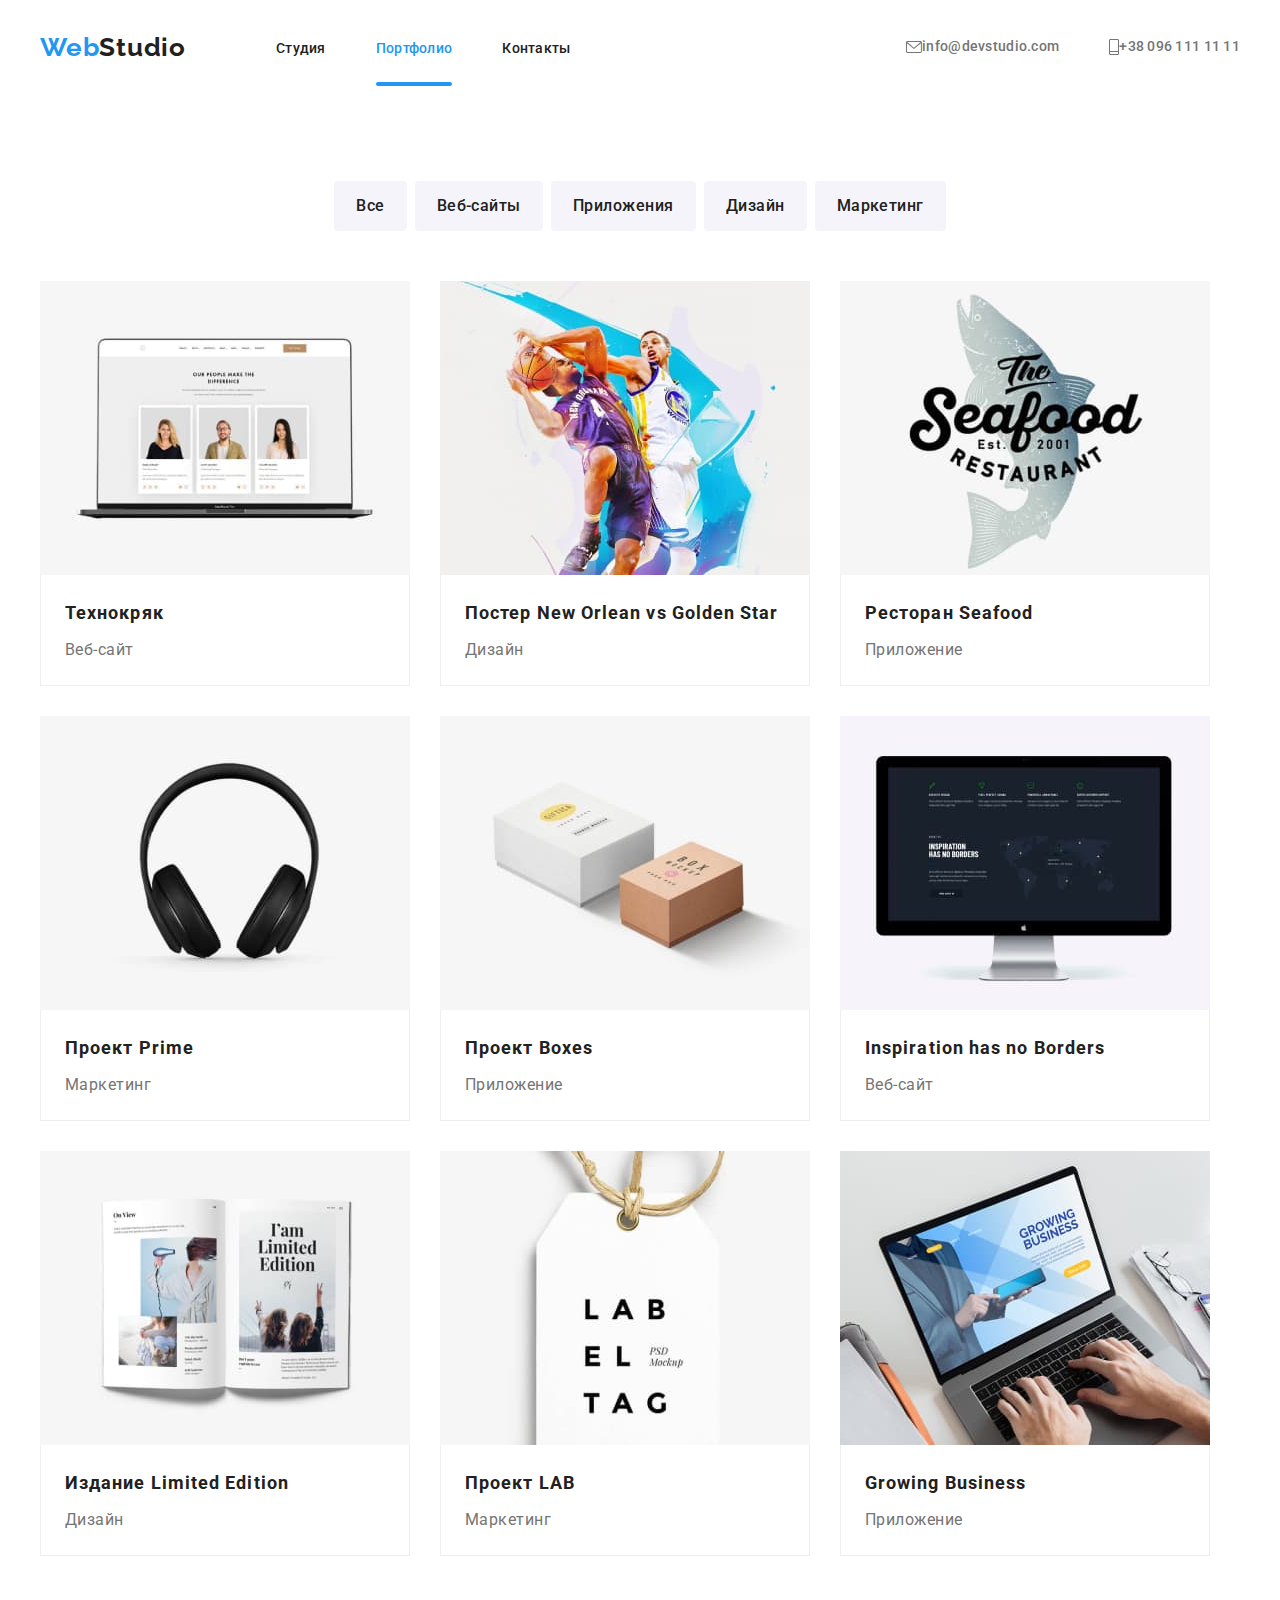
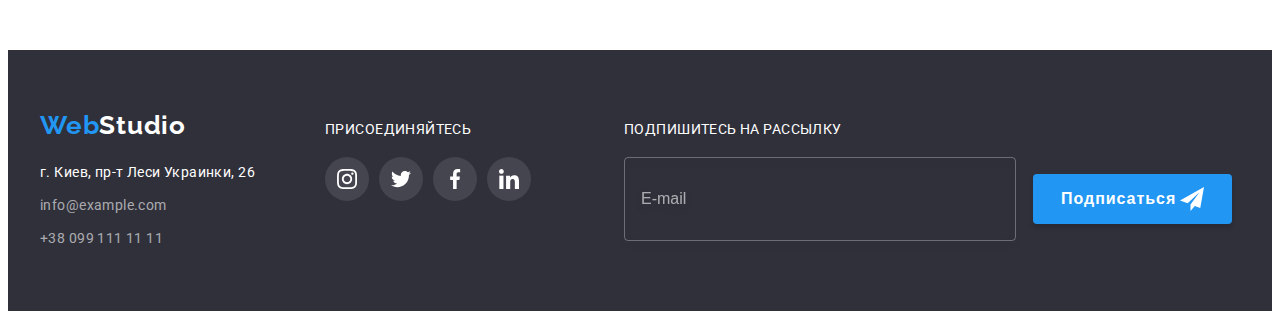
==== commit bcc0bf63: "footer port" ====
--- a/portfolio.html
+++ b/portfolio.html
@@ -201,7 +201,7 @@
             </ul>
         </div>
         <div class="footer-form">
-            <p class="footer-soc-list__post">Подпишитесь на рассылку</p>
+            <p class="footer-soc-div__post">Подпишитесь на рассылку</p>
             <form class="footer-form__wrapper">
                 <input class="footer-form__wrapper-send" type="email" placeholder="E-mail">
 
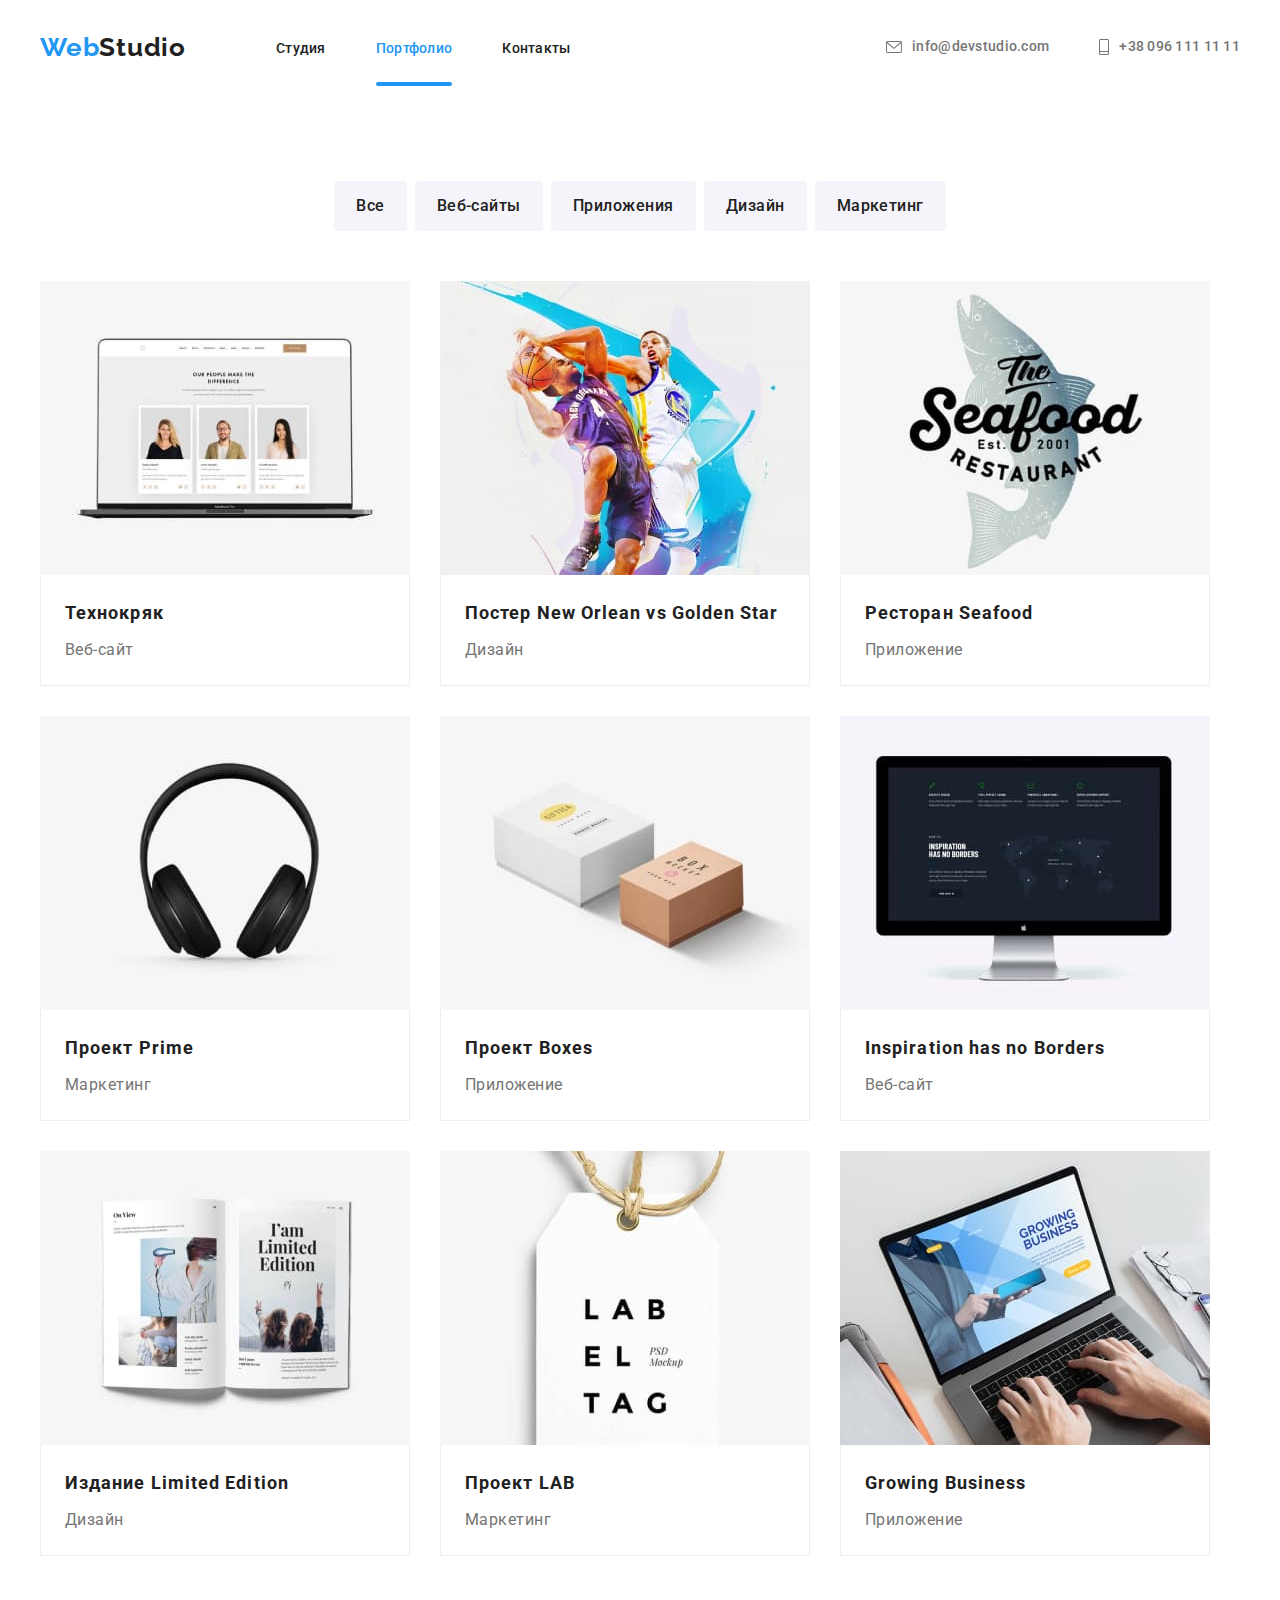
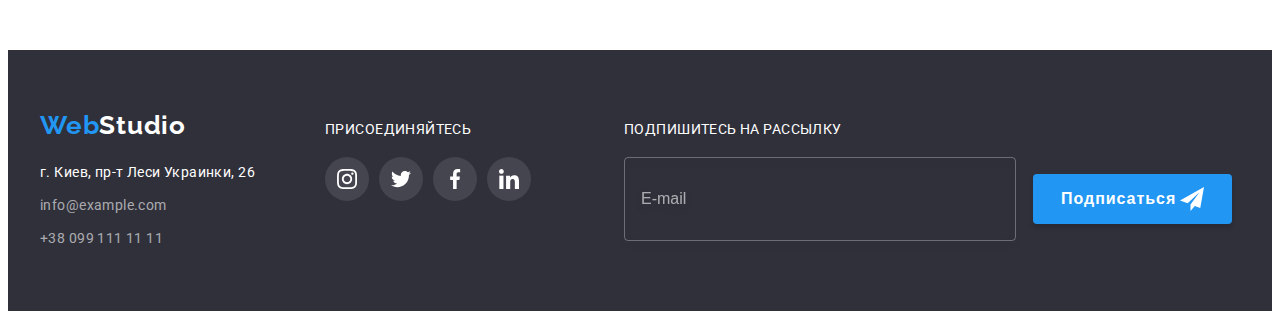
==== commit c2f78146: "header fixed" ====
--- a/portfolio.html
+++ b/portfolio.html
@@ -34,12 +34,12 @@
     
             <ul class="contact list">
                 <li class="contact-list"><a class="contact-list__link link" href="mailauth-navto:info@devstudio.com">
-                        <svg class="nav-list-icon" width="16" height="12">
+                        <svg class="contact-list__icon" width="16" height="12">
                             <use href="./img/sprite/symbol-defs.svg#envelope"></use>
                         </svg>info@devstudio.com</a>
                 </li>
                 <li class="contact-list"><a class="contact-list__link link" href="tel:+380961111111">
-                        <svg class="nav-list-icon" width="10" height="16">
+                        <svg class="contact-list__icon" width="10" height="16">
                             <use href="./img/sprite/symbol-defs.svg#phone"></use>
                         </svg>+38 096 111 11 11</a>
                 </li>
